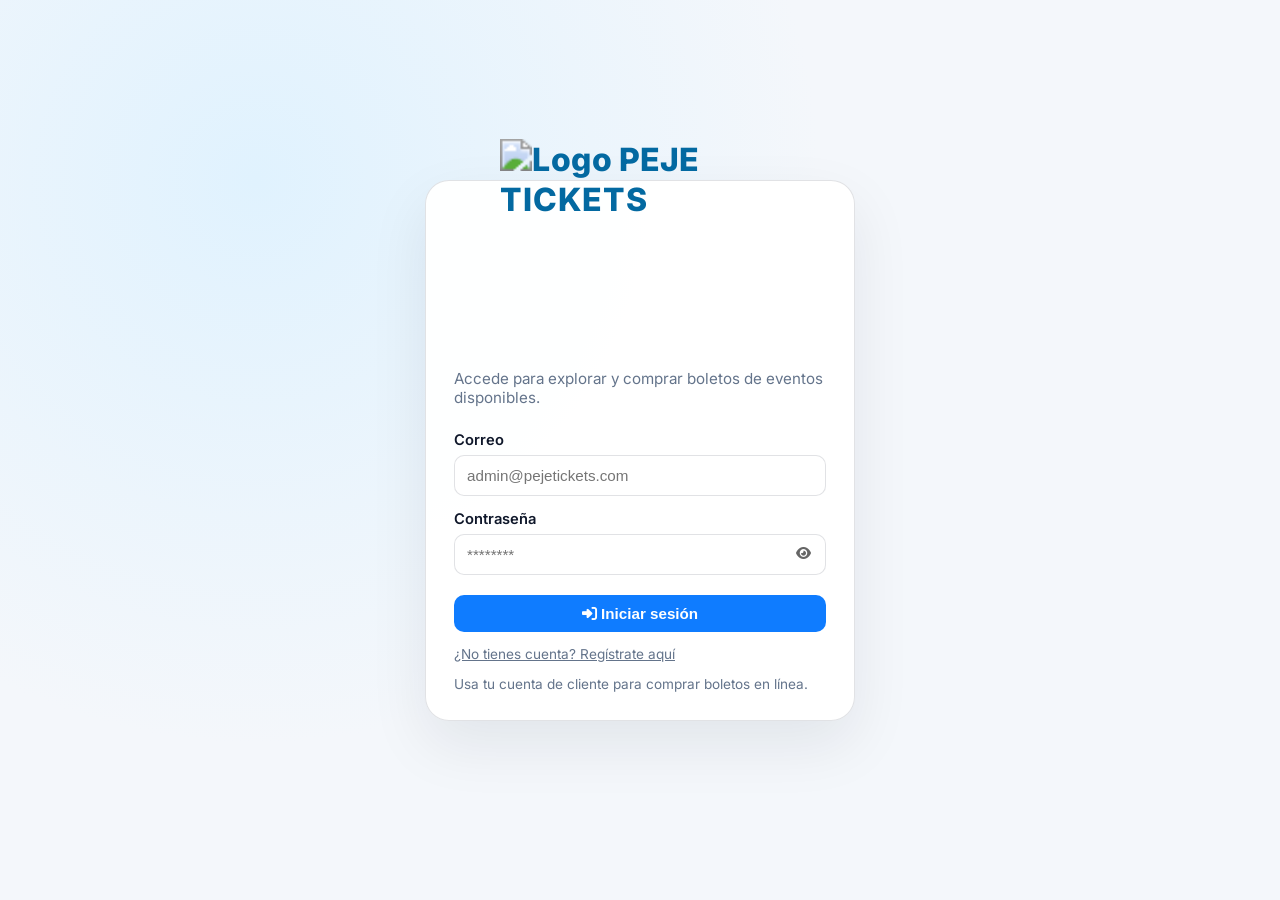
==== dashboard.html @ 0e7ae12c "Add files via upload" ====
<!doctype html>
<html lang="es">
<head>
  <meta charset="UTF-8" />
  <meta name="viewport" content="width=device-width, initial-scale=1.0" />
  <title>PEJE TICKETS — Portal de Clientes</title>
  <link rel="preconnect" href="https://fonts.googleapis.com">
  <link rel="preconnect" href="https://fonts.gstatic.com" crossorigin>
  <link href="https://fonts.googleapis.com/css2?family=Inter:wght@400;500;600;700;800&display=swap" rel="stylesheet">
  <link rel="stylesheet" href="https://cdnjs.cloudflare.com/ajax/libs/font-awesome/6.5.2/css/all.min.css" crossorigin="anonymous" />
  <link rel="stylesheet" href="styles.css" />
  <script src="https://js.stripe.com/v3/"></script>
</head>
<body>
  <div id="toast" class="toast hidden" role="status" aria-live="polite"></div>
  <div id="sidebarBackdrop" class="sidebar-backdrop" aria-hidden="true"></div>

  <main id="app" class="app">
    <aside id="sidebar" class="sidebar" aria-label="Menú lateral">
      <div class="brand">
        <button type="button" id="btnBrandHome" class="brand-link" aria-label="Ir a inicio">
          <img class="brand-logo" src="Logo peje tickets.png" alt="Logo PEJE TICKETS" />
          <span class="brand-name">Peje Tickets</span>
        </button>
      </div>
      <nav class="menu" id="menu" aria-label="Navegación principal"></nav>
    </aside>
    <section class="app-main">
      <header class="topbar">
        <div class="topbar-left">
          <button id="mobileToggle" type="button" class="mobile-toggle" aria-label="Abrir menú" aria-expanded="false" aria-controls="sidebar"><i class="fa-solid fa-bars"></i></button>
          <div id="viewTitle" class="title">Dashboard</div>
        </div>
        <div class="topbar-right">
          <div class="user-block">
            <div class="user-avatar" id="userAvatar">
              <img src="" alt="Foto de perfil" />
            </div>
            <div class="user-meta">
              <span class="user-name" id="userDisplayName"><i class="fa-solid fa-user"></i> —</span>
              <span class="user-email" id="userEmail"></span>
            </div>
            <span class="user-role-pill" id="userRolePill">—</span>
          </div>
          <button type="button" id="btnLogout" class="btn btn-logout" title="Cerrar sesión">
            <i class="fa-solid fa-arrow-right-from-bracket"></i>
            <span>Cerrar sesión</span>
          </button>
        </div>
      </header>
      <div class="content" id="content"></div>
      <div id="eventModalBackdrop" class="modal-backdrop hidden" aria-hidden="true"></div>
      <div id="eventDetailModal" class="modal hidden" aria-hidden="true"></div>
    </section>
  </main>

  <script src="env.js"></script>
  <script src="app.js"></script>
</body>
</html>
---- styles.css ----
:root {
  --bg: #e9f2ff;
  --surface: rgba(255, 255, 255, 0.95);
  --surface-strong: #ffffff;
  --surface-soft: #f5f8ff;
  --text: #0f172a;
  --muted: #64748b;
  --primary: #0f7cff;
  --primary-dark: #1746d1;
  --border: rgba(15, 23, 42, 0.12);
  --success: #16a34a;
  --warning: #d97706;
  --danger: #dc2626;
  --shadow: 0 24px 60px rgba(15, 23, 42, 0.08);
  --radius: 24px;
}

* {
  box-sizing: border-box;
  margin: 0;
  padding: 0;
}

body {
  font-family: "Inter", system-ui, -apple-system, Segoe UI, Roboto, sans-serif;
  background: radial-gradient(circle at top left, rgba(15, 118, 255, 0.12), transparent 26%),
    radial-gradient(circle at bottom right, rgba(14, 165, 233, 0.16), transparent 24%),
    linear-gradient(180deg, #eef6ff 0%, #f8fbff 100%);
  color: var(--text);
  min-height: 100vh;
}

.hidden { display: none !important; }

/* Login */
.login-screen {
  min-height: 100vh;
  display: grid;
  place-items: center;
  padding: 24px;
  background: radial-gradient(circle at 20% 20%, #e0f2fe 0%, #f4f7fb 45%, #f4f7fb 100%);
}

.login-card {
  width: 100%;
  max-width: 430px;
  background: var(--surface);
  border: 1px solid var(--border);
  border-radius: var(--radius);
  box-shadow: var(--shadow);
  padding: 28px;
}

.brand {
  display: flex;
  align-items: center;
  justify-content: center;
  gap: 10px;
  margin-bottom: 20px;
  font-weight: 800;
  color: #0369a1;
  letter-spacing: 0.3px;
}

.brand i { font-size: 1.25rem; }

.brand-logo {
  width: 140px;
  height: 140px;
  object-fit: cover;
  transform: scale(2); /* ajusta este número */
}

.subtitle {
  color: var(--muted);
  margin-bottom: 24px;
  font-size: 0.95rem;
}

.field {
  margin-bottom: 14px;
}

.field label {
  display: block;
  margin-bottom: 6px;
  font-weight: 600;
  font-size: 0.92rem;
}

.field input, .field select {
  width: 100%;
  border: 1px solid var(--border);
  border-radius: 10px;
  padding: 11px 12px;
  font-size: 0.95rem;
  background: #fff;
  outline: none;
  transition: border-color 0.2s, box-shadow 0.2s;
}

.stripe-card {
  border: 1px solid var(--border);
  border-radius: 10px;
  padding: 14px;
  background: #fff;
  min-height: 44px;
}

.StripeElement--focus {
  border-color: #38bdf8 !important;
  box-shadow: 0 0 0 4px rgba(14, 165, 233, 0.15) !important;
}

.field input:focus, .field select:focus {
  border-color: #7dd3fc;
  box-shadow: 0 0 0 4px rgba(14, 165, 233, 0.15);
}

.field input.input-invalid,
.field select.input-invalid {
  border-color: #f87171;
  box-shadow: 0 0 0 3px rgba(220, 38, 38, 0.12);
}

.login-form--invalid {
  animation: login-shake 0.38s ease;
}

@keyframes login-shake {
  0%, 100% { transform: translateX(0); }
  20% { transform: translateX(-6px); }
  40% { transform: translateX(6px); }
  60% { transform: translateX(-4px); }
  80% { transform: translateX(4px); }
}

.btn {
  border: 0;
  border-radius: 10px;
  padding: 10px 14px;
  font-size: 0.95rem;
  font-weight: 600;
  cursor: pointer;
  transition: filter 0.2s, transform 0.05s;
}

.btn:active { transform: translateY(1px); }
.btn-primary {
  width: 100%;
  background: var(--primary);
  color: #fff;
  margin-top: 6px;
}

.btn-primary:hover { filter: brightness(0.96); }

.helper {
  margin-top: 14px;
  color: var(--muted);
  font-size: 0.85rem;
}

.form-error {
  margin-bottom: 14px;
  padding: 10px 12px;
  border-radius: 10px;
  font-size: 0.88rem;
  background: #fef2f2;
  color: #b91c1c;
  border: 1px solid #fecaca;
}

.login-form .form-error:not(.hidden) + .field {
  margin-top: 0;
}

/* Toasts */
.toast {
  position: fixed;
  bottom: 24px;
  right: 24px;
  z-index: 100;
  max-width: min(420px, calc(100vw - 32px));
  padding: 12px 16px;
  border-radius: 12px;
  font-size: 0.9rem;
  font-weight: 500;
  box-shadow: 0 10px 40px rgba(15, 23, 42, 0.18);
  border: 1px solid var(--border);
  background: var(--surface);
  color: var(--text);
  animation: toast-in 0.25s ease;
}

.toast-success {
  border-color: #bbf7d0;
  background: #f0fdf4;
  color: #166534;
}

.toast-error {
  border-color: #fecaca;
  background: #fef2f2;
  color: #991b1b;
}

@keyframes toast-in {
  from {
    opacity: 0;
    transform: translateY(8px);
  }
  to {
    opacity: 1;
    transform: translateY(0);
  }
}

.modal-backdrop {
  position: fixed;
  inset: 0;
  background: rgba(15, 23, 42, 0.5);
  z-index: 50;
  opacity: 0;
  visibility: hidden;
  transition: opacity 0.2s ease, visibility 0.2s ease;
}

.modal-backdrop.visible {
  opacity: 1;
  visibility: visible;
}

.modal {
  position: fixed;
  top: 50%;
  left: 50%;
  transform: translate(-50%, -50%) scale(0.96);
  width: min(680px, calc(100vw - 32px));
  max-height: min(90vh, 760px);
  overflow: hidden;
  background: var(--surface);
  border-radius: var(--radius);
  box-shadow: 0 24px 80px rgba(2, 8, 23, 0.18);
  padding: 0;
  z-index: 51;
  opacity: 0;
  visibility: hidden;
  transition: opacity 0.2s ease, transform 0.2s ease;
}

.modal.visible {
  opacity: 1;
  visibility: visible;
  transform: translate(-50%, -50%) scale(1);
}

.modal-card {
  display: flex;
  flex-direction: column;
  gap: 16px;
  padding: 24px;
}

.modal-header {
  display: flex;
  align-items: flex-start;
  justify-content: space-between;
  gap: 16px;
}

.modal-header h3 {
  margin: 0;
  font-size: 1.35rem;
}

.modal-close {
  border: 0;
  background: transparent;
  color: var(--muted);
  font-size: 1.45rem;
  line-height: 1;
  cursor: pointer;
  padding: 0;
}

.modal-close:hover {
  color: var(--text);
}

.modal-body {
  overflow: auto;
  max-height: calc(90vh - 204px);
}

.modal-body p {
  line-height: 1.7;
}

.modal-row {
  display: grid;
  grid-template-columns: repeat(3, minmax(120px, 1fr));
  gap: 12px;
  margin-top: 14px;
}

.modal-row div {
  background: #f8fafc;
  border: 1px solid var(--border);
  border-radius: 12px;
  padding: 14px;
}

.modal-actions {
  display: flex;
  justify-content: flex-end;
  gap: 12px;
  flex-wrap: wrap;
  margin-top: 8px;
}

.tag-success {
  background: #dcfce7;
  color: #166534;
}

.tag-danger {
  background: #fee2e2;
  color: #991b1b;
}

.tag-info {
  background: #dbeafe;
  color: #1e3a8a;
}

@media (max-width: 800px) {
  .modal {
    width: calc(100vw - 24px);
    max-height: calc(100vh - 24px);
  }
  .modal-card {
    padding: 18px;
  }
  .modal-row {
    grid-template-columns: 1fr;
  }
}

/* App Layout */
.app {
  display: grid;
  grid-template-columns: 280px 1fr;
  min-height: 100vh;
  gap: 18px;
}

.sidebar {
  background: rgba(15, 23, 42, 0.96);
  color: #dbeafe;
  padding: 28px 20px;
  border-right: 1px solid rgba(255, 255, 255, 0.08);
  box-shadow: 0 40px 80px rgba(15, 23, 42, 0.08);
}

.sidebar .brand {
  color: #f8fafc;
  margin: 6px 0 24px;
}

.sidebar .brand-link {
  display: flex;
  align-items: center;
  gap: 12px;
  width: 100%;
  border: 0;
  background: transparent;
  color: inherit;
  text-align: left;
  padding: 14px 12px;
  border-radius: 16px;
  cursor: pointer;
  transition: background 0.18s ease, transform 0.18s ease;
}

.sidebar .brand-link:hover,
.sidebar .brand-link:focus-visible {
  background: rgba(30, 58, 138, 0.18);
  transform: translateX(2px);
}

.brand-name {
  font-size: 1rem;
  font-weight: 800;
  color: #eff6ff;
}

.sidebar .brand-logo {
  width: 96px;
  height: auto;
  object-fit: contain;
  transform: none;
}

.menu {
  display: flex;
  flex-direction: column;
  gap: 8px;
}

.menu button,
.menu .menu-item {
  display: flex;
  align-items: center;
  gap: 12px;
  width: 100%;
  border: 0;
  background: rgba(255, 255, 255, 0.04);
  color: #e2e8f0;
  text-align: left;
  padding: 14px 18px;
  border-radius: 16px;
  font-size: 0.96rem;
  cursor: pointer;
  transition: background 0.18s ease, color 0.18s ease, transform 0.18s ease, box-shadow 0.18s ease;
}

.menu button:hover,
.menu .menu-item:hover {
  background: rgba(14, 165, 233, 0.2);
  color: #ffffff;
  transform: translateX(2px);
}

.menu button:focus-visible,
.menu .menu-item:focus-visible {
  outline: 2px solid rgba(59, 130, 246, 0.65);
  outline-offset: 2px;
}

.menu .menu-item.active {
  background: rgba(14, 165, 233, 0.25);
  color: #ffffff;
  box-shadow: 0 18px 32px rgba(14, 165, 233, 0.12);
}

.menu button.active,
.menu .menu-item.active {
  background: rgba(14, 165, 233, 0.28);
  color: #f0f9ff;
  box-shadow: inset 3px 0 0 #38bdf8;
}

.menu .menu-item {
  min-height: 44px;
  -webkit-tap-highlight-color: transparent;
}

.menu .menu-item .menu-item-inner {
  display: flex;
  align-items: center;
  gap: 10px;
  width: 100%;
  pointer-events: none;
}

.menu .menu-item .menu-item-label {
  flex: 1;
  min-width: 0;
}

.sidebar-backdrop {
  display: block;
  position: fixed;
  inset: 0;
  background: rgba(15, 23, 42, 0.45);
  z-index: 19;
  opacity: 0;
  visibility: hidden;
  pointer-events: none;
  transition: opacity 0.2s ease, visibility 0.2s;
}

.sidebar-backdrop.is-visible {
  opacity: 1;
  visibility: visible;
  pointer-events: auto;
}

.app-main {
  display: flex;
  flex-direction: column;
  min-width: 0;
  min-height: 100vh;
}

.topbar {
  background: rgba(255, 255, 255, 0.9);
  backdrop-filter: blur(12px);
  border-bottom: 1px solid rgba(15, 23, 42, 0.08);
  padding: 18px 24px;
  display: flex;
  justify-content: space-between;
  align-items: center;
  gap: 12px;
  flex-wrap: wrap;
  position: sticky;
  top: 0;
  z-index: 10;
  box-shadow: 0 24px 80px rgba(15, 23, 42, 0.08);
}

.topbar-left {
  display: flex;
  align-items: center;
  gap: 12px;
  min-width: 0;
}

.topbar .title {
  font-weight: 800;
  font-size: 1.2rem;
}

.topbar-right {
  display: flex;
  align-items: center;
  gap: 16px;
  flex-wrap: wrap;
}

.user-block {
  display: inline-flex;
  align-items: center;
  gap: 12px;
  padding: 10px 14px;
  background: rgba(15, 23, 42, 0.04);
  border-radius: 18px;
  min-width: 0;
}

.user-meta {
  display: flex;
  flex-direction: column;
  gap: 3px;
  min-width: 0;
}

.user-email {
  font-size: 0.82rem;
  color: #475569;
  max-width: 220px;
  overflow: hidden;
  text-overflow: ellipsis;
  white-space: nowrap;
}

.user-name {
  color: #0f172a;
  font-weight: 700;
  max-width: 220px;
  overflow: hidden;
  text-overflow: ellipsis;
  white-space: nowrap;
}

.user-name i {
  color: #0ea5e9;
  margin-right: 6px;
}

.user-role-pill {
  font-size: 0.72rem;
  font-weight: 700;
  text-transform: uppercase;
  letter-spacing: 0.04em;
  padding: 5px 12px;
  border-radius: 999px;
  border: 1px solid rgba(14, 165, 233, 0.18);
}

.pill-admin {
  background: #fee2e2;
  color: #991b1b;
}

.pill-org {
  background: #dbeafe;
  color: #1e40af;
}

.user-avatar {
  width: 48px;
  height: 48px;
  border-radius: 50%;
  overflow: hidden;
  display: inline-flex;
  align-items: center;
  justify-content: center;
  background: #e2e8f0;
  border: 1px solid var(--border);
}

.user-avatar img {
  width: 100%;
  height: 100%;
  object-fit: cover;
}

.profile-section {
  display: flex;
  justify-content: center;
}

.profile-panel {
  width: 100%;
  max-width: 860px;
  display: grid;
  gap: 20px;
}

.profile-card {
  display: flex;
  align-items: center;
  gap: 20px;
  padding: 24px;
  background: var(--surface);
  border: 1px solid var(--border);
  border-radius: var(--radius);
  box-shadow: var(--shadow);
}

.profile-avatar-wrapper {
  position: relative;
  width: 160px;
  height: 160px;
  border-radius: 24px;
  overflow: hidden;
  flex-shrink: 0;
  background: #f8fafc;
}

.profile-avatar {
  width: 100%;
  height: 100%;
  object-fit: cover;
}

.profile-photo-button {
  position: absolute;
  bottom: 12px;
  left: 50%;
  transform: translateX(-50%);
  display: inline-flex;
  align-items: center;
  gap: 8px;
  background: rgba(15, 23, 42, 0.9);
  color: #fff;
  padding: 8px 12px;
  border-radius: 999px;
  font-size: 0.85rem;
  cursor: pointer;
  transition: background 0.2s ease;
}

.profile-photo-button:hover {
  background: rgba(15, 23, 42, 1);
}

.profile-info h2 {
  margin: 0 0 6px;
  font-size: 1.65rem;
}

.profile-info p {
  margin: 4px 0;
  color: var(--muted);
}

.profile-form {
  background: var(--surface);
  padding: 22px;
  border: 1px solid var(--border);
  border-radius: var(--radius);
  box-shadow: var(--shadow);
}

.profile-form h3 {
  margin-bottom: 18px;
  font-size: 1.2rem;
}

.profile-form .field {
  margin-bottom: 16px;
}

.profile-form .field label {
  font-size: 0.95rem;
  margin-bottom: 6px;
  display: block;
}

.profile-form .field input {
  width: 100%;
}

.btn-logout {
  display: inline-flex;
  align-items: center;
  gap: 8px;
  width: auto !important;
  padding: 8px 14px !important;
  margin-top: 0 !important;
  background: #f1f5f9;
  color: #334155;
  border: 1px solid var(--border);
  font-size: 0.88rem;
}

.btn-logout i {
  font-size: 0.95rem;
  color: #64748b;
}

.btn-logout:hover {
  background: #e2e8f0;
  border-color: #cbd5e1;
}

.btn-logout:focus-visible {
  outline: 2px solid var(--primary);
  outline-offset: 2px;
}

.content {
  flex: 1;
  padding: 20px;
}

.section-title {
  margin-bottom: 12px;
  font-size: 1.2rem;
  font-weight: 700;
}

.cards {
  display: grid;
  grid-template-columns: repeat(4, minmax(160px, 1fr));
  gap: 12px;
  margin-bottom: 16px;
}

.card {
  background: var(--surface);
  border: 1px solid var(--border);
  border-radius: var(--radius);
  padding: 14px;
  box-shadow: var(--shadow);
}

.card .label {
  color: var(--muted);
  font-size: 0.86rem;
  margin-bottom: 8px;
}

.card .value {
  font-weight: 800;
  font-size: 1.3rem;
}

.toolbar {
  display: flex;
  justify-content: space-between;
  align-items: center;
  gap: 10px;
  margin-bottom: 10px;
}

.dashboard-hero {
  display: grid;
  grid-template-columns: minmax(0, 1.6fr) minmax(280px, 1fr);
  gap: 20px;
  background: linear-gradient(170deg, rgba(236, 248, 255, 0.95), rgba(239, 246, 255, 0.8));
  border: 1px solid rgba(14, 165, 233, 0.16);
  border-radius: 28px;
  padding: 34px;
  margin-bottom: 24px;
  box-shadow: 0 30px 80px rgba(15, 23, 42, 0.08);
  position: relative;
  overflow: hidden;
}

.dashboard-hero::before,
.dashboard-hero::after {
  content: "";
  position: absolute;
  border-radius: 50%;
  filter: blur(50px);
}

.dashboard-hero::before {
  width: 240px;
  height: 240px;
  background: rgba(14, 165, 233, 0.18);
  top: -60px;
  right: -60px;
}

.dashboard-hero::after {
  width: 180px;
  height: 180px;
  background: rgba(59, 130, 246, 0.16);
  bottom: -50px;
  left: -40px;
}

.dashboard-hero .hero-copy {
  display: flex;
  flex-direction: column;
  gap: 18px;
  position: relative;
  z-index: 1;
}

.dashboard-hero .eyebrow {
  text-transform: uppercase;
  font-size: 0.84rem;
  font-weight: 800;
  letter-spacing: 0.18em;
  color: #0f7cff;
}

.dashboard-hero h1 {
  font-size: clamp(2.4rem, 3.5vw, 4rem);
  margin: 0;
  line-height: 1.03;
}

.dashboard-hero .hero-text {
  max-width: 620px;
  color: #334155;
  line-height: 1.7;
}

.dashboard-hero .hero-actions {
  display: flex;
  flex-wrap: wrap;
  gap: 14px;
}

.dashboard-hero .hero-cards {
  display: grid;
  grid-template-columns: repeat(1, minmax(0, 1fr));
  gap: 14px;
  position: relative;
  z-index: 1;
}

.summary-card {
  background: rgba(255, 255, 255, 0.88);
  border: 1px solid rgba(15, 23, 42, 0.08);
  border-radius: 22px;
  padding: 20px;
  box-shadow: 0 20px 50px rgba(15, 23, 42, 0.08);
}

.summary-card .label {
  color: #475569;
  font-size: 0.88rem;
  margin-bottom: 12px;
}

.summary-card .value {
  font-size: 2rem;
  font-weight: 900;
  color: #0f172a;
}

.dashboard-grid {
  display: grid;
  grid-template-columns: minmax(0, 1.7fr) minmax(300px, 1fr);
  gap: 22px;
}

.dashboard-search-panel {
  display: grid;
  grid-template-columns: 1fr auto;
  gap: 18px;
  margin-bottom: 18px;
  align-items: end;
}

.dashboard-search-left {
  flex: 1;
  display: grid;
  gap: 8px;
}

.search-label {
  color: #334155;
  font-size: 0.95rem;
  font-weight: 600;
}

.search-input {
  width: 100%;
  padding: 14px 16px;
  border-radius: 16px;
  border: 1px solid rgba(15, 23, 42, 0.14);
  background: #ffffff;
  color: #0f172a;
  font-size: 0.96rem;
  box-shadow: 0 12px 24px rgba(15, 23, 42, 0.04);
}

.search-input:focus {
  outline: none;
  border-color: #38bdf8;
  box-shadow: 0 0 0 3px rgba(56, 189, 248, 0.15);
}

.dashboard-search-right {
  white-space: nowrap;
}

.search-count {
  font-weight: 700;
  color: #0f172a;
}

.category-chip-row {
  display: flex;
  flex-wrap: wrap;
  gap: 12px;
  margin-bottom: 22px;
}

.category-chip {
  border: 1px solid rgba(15, 23, 42, 0.12);
  background: rgba(255, 255, 255, 0.8);
  color: #0f172a;
  padding: 12px 18px;
  border-radius: 999px;
  font-weight: 700;
  cursor: pointer;
  transition: transform 0.16s ease, background 0.18s ease, border-color 0.18s ease, box-shadow 0.18s ease;
}

.category-chip:hover,
.category-chip.active {
  background: #0f7cff;
  color: #ffffff;
  border-color: #0f7cff;
  transform: translateY(-2px);
  box-shadow: 0 14px 30px rgba(15, 118, 255, 0.14);
}

.panel-header {
  display: flex;
  justify-content: space-between;
  gap: 14px;
  align-items: flex-start;
  margin-bottom: 20px;
}

.panel-header .muted {
  margin-top: 6px;
}

.event-cards {
  display: grid;
  gap: 14px;
}

.event-card {
  border-radius: 24px;
  border: 1px solid rgba(15, 23, 42, 0.08);
  padding: 20px;
  background: rgba(255, 255, 255, 0.96);
  display: grid;
  gap: 12px;
  box-shadow: 0 24px 50px rgba(15, 23, 42, 0.06);
}

.event-card-top {
  display: flex;
  justify-content: space-between;
  align-items: center;
  gap: 12px;
}

.event-badge {
  display: inline-flex;
  padding: 8px 12px;
  border-radius: 999px;
  background: rgba(14, 165, 233, 0.12);
  color: #0f172a;
  font-size: 0.78rem;
  font-weight: 800;
}

.event-status {
  font-size: 0.78rem;
  font-weight: 700;
  padding: 8px 12px;
  border-radius: 999px;
}

.status-available {
  background: rgba(34, 197, 94, 0.12);
  color: #15803d;
}

.status-soldout {
  background: rgba(239, 68, 68, 0.14);
  color: #b91c1c;
}

.event-meta,
.event-description {
  margin: 0;
  color: #475569;
}

.event-card-footer {
  display: flex;
  justify-content: space-between;
  align-items: center;
  gap: 14px;
  flex-wrap: wrap;
}

.event-price {
  font-weight: 800;
  color: #0f172a;
}

.orders-list {
  display: grid;
  gap: 14px;
}

.order-card {
  display: flex;
  justify-content: space-between;
  align-items: center;
  gap: 16px;
  background: rgba(255, 255, 255, 0.94);
  padding: 18px 20px;
  border-radius: 22px;
  border: 1px solid rgba(15, 23, 42, 0.08);
  box-shadow: 0 20px 40px rgba(15, 23, 42, 0.05);
}

.order-card .order-event {
  font-weight: 800;
  margin: 0 0 4px;
}

.order-status {
  text-transform: capitalize;
  font-weight: 700;
  padding: 9px 14px;
  border-radius: 999px;
}

.order-status.pendiente { background: rgba(249, 115, 22, 0.14); color: #b45309; }
.order-status.confirmado { background: rgba(34, 197, 94, 0.14); color: #166534; }
.order-status.cancelado { background: rgba(239, 68, 68, 0.14); color: #b91c1c; }

.popular-cards {
  grid-template-columns: repeat(3, minmax(220px, 1fr));
}

.popular-card {
  min-height: 220px;
  background: rgba(255, 255, 255, 0.96);
  border-radius: 22px;
  padding: 22px;
  border: 1px solid rgba(15, 23, 42, 0.08);
  box-shadow: 0 24px 60px rgba(15, 23, 42, 0.06);
}

@media (max-width: 1024px) {
  .dashboard-hero,
  .dashboard-grid {
    grid-template-columns: 1fr;
  }
  .dashboard-hero .hero-cards {
    grid-template-columns: repeat(2, minmax(0, 1fr));
  }
  .popular-cards {
    grid-template-columns: repeat(2, minmax(180px, 1fr));
  }
}

@media (max-width: 720px) {
  .dashboard-hero {
    padding: 20px;
  }
  .dashboard-hero .hero-cards {
    grid-template-columns: 1fr;
  }
  .popular-cards {
    grid-template-columns: 1fr;
  }
}

.btn-secondary {
  background: #e2e8f0;
  color: #0f172a;
}

.btn-secondary:hover {
  filter: brightness(0.97);
}

.btn-sm {
  padding: 7px 10px !important;
  font-size: 0.82rem !important;
}

.btn-danger {
  background: #fee2e2;
  color: #991b1b;
  border: 1px solid #fecaca;
}

.btn-danger:hover {
  background: #fecaca;
}

.table-actions {
  display: flex;
  flex-wrap: wrap;
  gap: 8px;
  align-items: center;
}

.table-wrap {
  background: var(--surface);
  border: 1px solid var(--border);
  border-radius: var(--radius);
  overflow: auto;
  box-shadow: var(--shadow);
}

table {
  width: 100%;
  border-collapse: collapse;
  min-width: 640px;
}

th, td {
  text-align: left;
  padding: 11px 12px;
  border-bottom: 1px solid var(--border);
  font-size: 0.92rem;
}

th {
  background: #f8fafc;
  color: #334155;
  font-size: 0.83rem;
  text-transform: uppercase;
  letter-spacing: 0.04em;
}

.tag {
  display: inline-block;
  font-size: 0.76rem;
  padding: 4px 8px;
  border-radius: 999px;
  font-weight: 600;
}
.tag.admin { background: #fee2e2; color: #991b1b; }
.tag.org { background: #dbeafe; color: #1e3a8a; }
.tag.user { background: #dcfce7; color: #166534; }

.grid-2 {
  display: grid;
  grid-template-columns: 1fr 1fr;
  gap: 12px;
}

.panel {
  background: var(--surface);
  border: 1px solid var(--border);
  border-radius: var(--radius);
  box-shadow: var(--shadow);
  padding: 14px;
  margin-top: 12px;
}

.form-row {
  display: grid;
  grid-template-columns: 1fr 1fr;
  gap: 10px;
}

.field--full-row {
  grid-column: 1 / -1;
}

.textarea-block {
  width: 100%;
  border: 1px solid var(--border);
  border-radius: 10px;
  padding: 11px 12px;
  font-size: 0.95rem;
  font-family: inherit;
  resize: vertical;
  min-height: 80px;
}

.event-datetime-stack .datetime-ux-hint-row {
  display: flex;
  flex-direction: column;
  gap: 8px;
  margin-bottom: 10px;
}

.datetime-hint-text {
  font-size: 0.8rem;
  line-height: 1.35;
}

.datetime-mode-toggle {
  display: inline-flex;
  flex-wrap: wrap;
  gap: 6px;
}

.btn-time-mode {
  font: inherit;
  font-size: 0.85rem;
  font-weight: 600;
  padding: 6px 12px;
  border-radius: 8px;
  border: 1px solid var(--border);
  background: #fff;
  color: var(--text);
  cursor: pointer;
  transition: background 0.15s, border-color 0.15s, box-shadow 0.15s;
}

.btn-time-mode:hover {
  border-color: #7dd3fc;
  background: #f8fbff;
}

.btn-time-mode.is-active {
  border-color: var(--primary);
  background: #e0f2fe;
  color: #0369a1;
  box-shadow: 0 0 0 2px rgba(14, 165, 233, 0.2);
}

.btn-time-mode:focus-visible {
  outline: 2px solid var(--primary);
  outline-offset: 2px;
}

.event-datetime-stack .time-row {
  margin-top: 10px;
}

.event-datetime-stack .time-row label,
.event-datetime-stack .time-12-label {
  display: block;
  margin-bottom: 6px;
  font-weight: 600;
  font-size: 0.92rem;
}

.time-12-inputs {
  display: flex;
  flex-wrap: wrap;
  align-items: center;
  gap: 8px;
}

.time-12-inputs select {
  width: auto;
  min-width: 3.5rem;
}

.time-12-inputs #evHora12Min {
  width: 4rem;
}

.time-sep {
  font-weight: 700;
  color: var(--muted);
}

.categoria-field-hint {
  font-size: 0.8rem;
  line-height: 1.35;
  margin-bottom: 6px;
}

.form-actions {
  display: flex;
  gap: 8px;
  justify-content: flex-end;
  margin-top: 8px;
}

/* Simulated chart bars */
.chart {
  display: flex;
  align-items: flex-end;
  gap: 10px;
  height: 230px;
  padding: 12px;
  border: 1px dashed #cbd5e1;
  border-radius: 12px;
  margin-top: 8px;
  background: #f8fbff;
}

.bar-col {
  flex: 1;
  min-width: 40px;
  text-align: center;
  font-size: 0.75rem;
  color: var(--muted);
}

.bar {
  width: 100%;
  border-radius: 8px 8px 4px 4px;
  background: linear-gradient(180deg, #38bdf8 0%, #0284c7 100%);
  box-shadow: 0 4px 10px rgba(2, 132, 199, 0.25);
  margin-bottom: 6px;
}

.muted { color: var(--muted); }

.mobile-toggle {
  display: none;
  background: transparent;
  border: 0;
  color: #0f172a;
  font-size: 1rem;
  cursor: pointer;
  border-radius: 10px;
  padding: 8px 10px;
  align-items: center;
  justify-content: center;
  transition: background 0.15s ease;
}

.mobile-toggle:hover {
  background: #f1f5f9;
}

.mobile-toggle:focus-visible {
  outline: 2px solid var(--primary);
  outline-offset: 2px;
}

@media (max-width: 1024px) {
  .cards { grid-template-columns: repeat(2, minmax(140px, 1fr)); }
  .grid-2 { grid-template-columns: 1fr; }
}

@media (max-width: 800px) {
  .app { grid-template-columns: 1fr; }
  .sidebar {
    position: fixed;
    inset: 0 auto 0 0;
    width: 260px;
    max-width: min(260px, 88vw);
    z-index: 20;
    transform: translateX(-100%);
    transition: transform 0.25s ease;
    box-shadow: 8px 0 32px rgba(0, 0, 0, 0.15);
  }
  .sidebar.open { transform: translateX(0); }
  .sidebar-backdrop { z-index: 18; }
  .mobile-toggle { display: inline-flex; }
  .topbar { padding: 10px 14px; }
  .content { padding: 14px; }
  .cards { grid-template-columns: 1fr; }
  .form-row { grid-template-columns: 1fr; }
  .toolbar { flex-direction: column; align-items: stretch; }
  .toolbar .muted { margin-bottom: 8px; }
  .menu button, .menu .menu-item { padding: 12px 14px; }
  .user-meta { min-width: 0; }
  .user-email, .user-name { max-width: 100%; }
}

@media (max-width: 640px) {
  .login-screen { padding: 16px; }
  .login-card { max-width: 100%; padding: 22px; }
  .brand-logo { width: 110px; height: auto; transform: none; }
  .subtitle { font-size: 0.9rem; }
  .field label { font-size: 0.9rem; }
  .field input, .field select { padding: 12px 14px; font-size: 0.98rem; }
  .btn { padding: 12px 14px; font-size: 1rem; }
  .helper { font-size: 0.85rem; }
  .login-card { border-radius: 16px; }
  .topbar { gap: 8px; }
  .btn-logout { width: 100%; justify-content: center; }
  .table-wrap { overflow-x: auto; }
  table { min-width: 100%; }
  th, td { padding: 10px 8px; font-size: 0.86rem; }
  .chart { height: 180px; }
  .bar-col { min-width: 32px; }
  .panel { padding: 12px; }
  .event-datetime-stack { gap: 8px; }
  .time-12-inputs { gap: 6px; }
  .btn-time-mode { padding: 8px 10px; }
  .form-actions { flex-direction: column; align-items: stretch; }
}
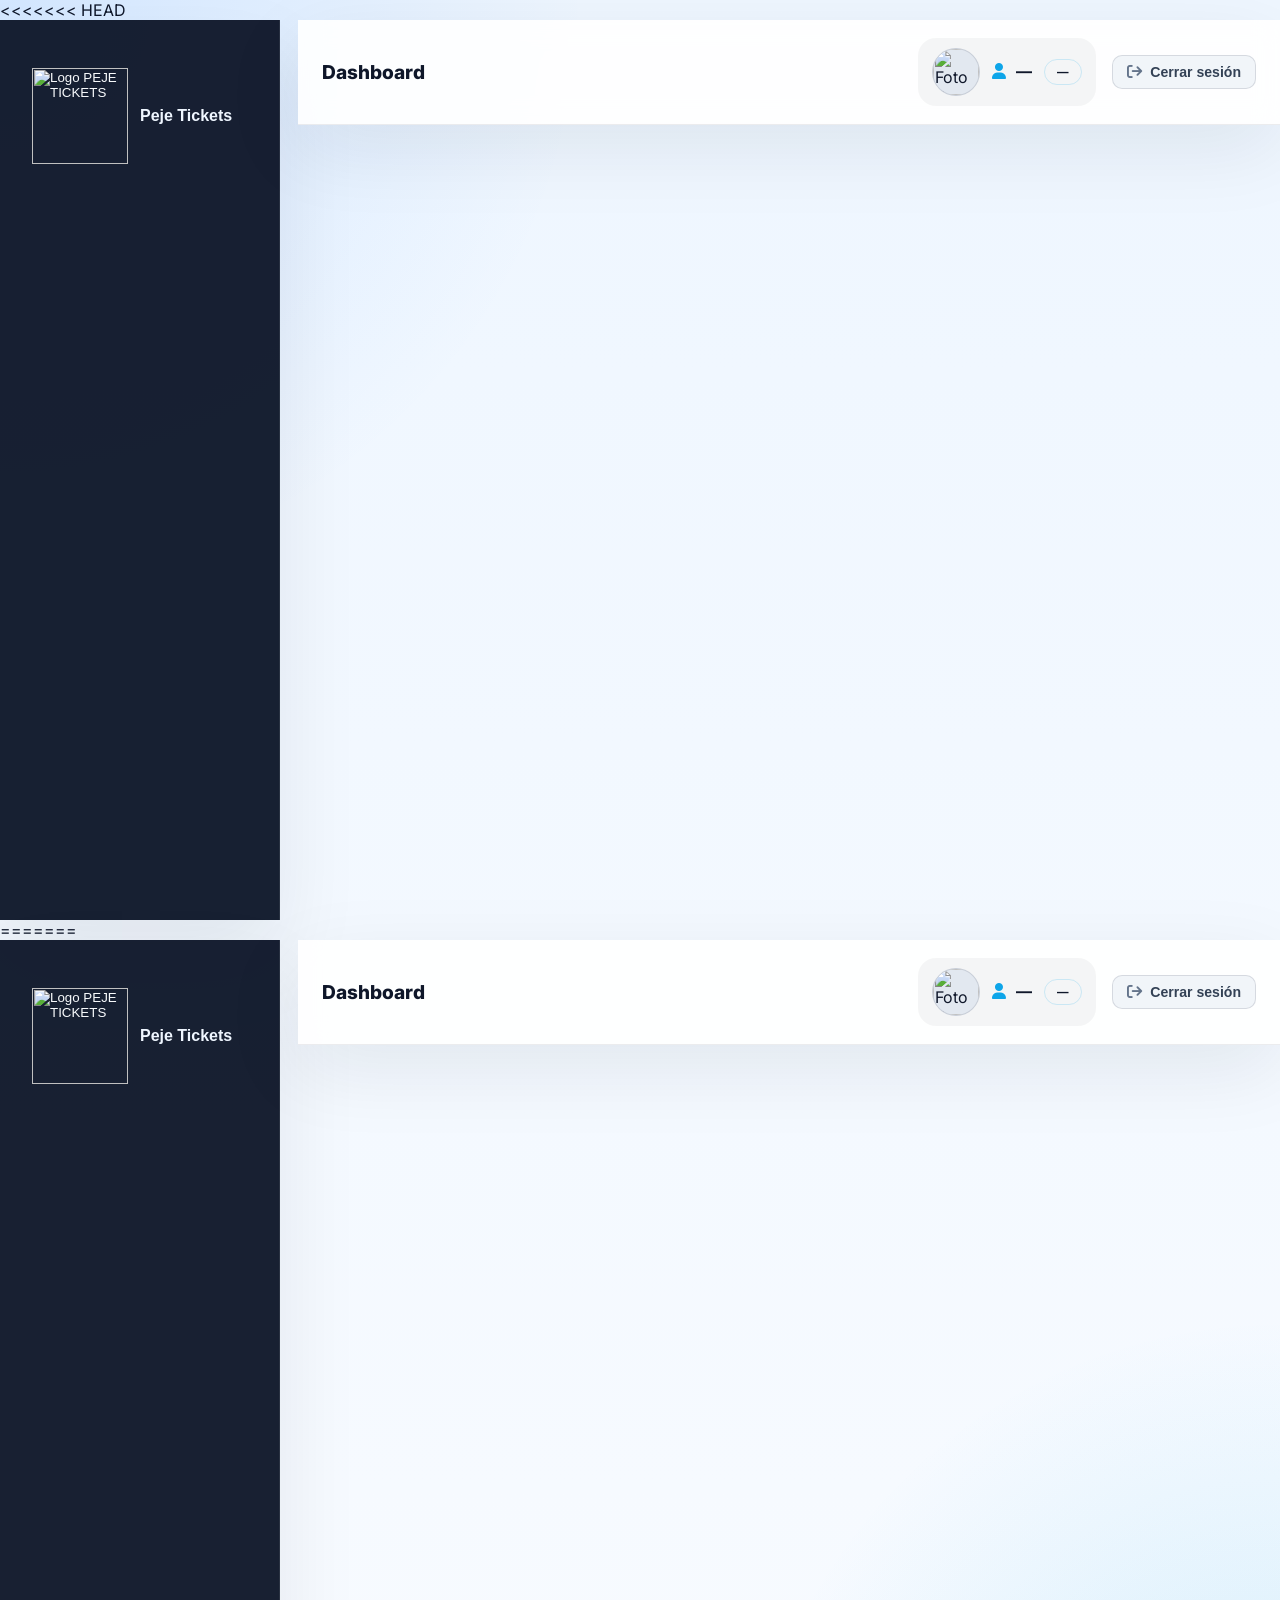
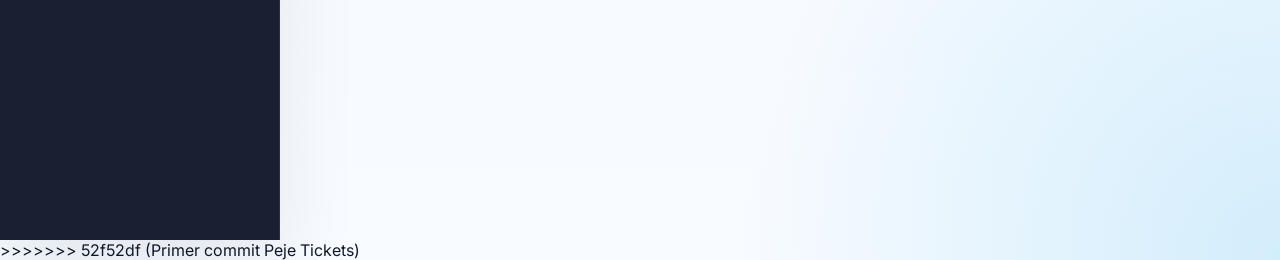
==== commit 81c2b721: "Guardar cambios antes de hacer pull" ====
--- a/dashboard.html
+++ b/dashboard.html
@@ -1,3 +1,4 @@
+<<<<<<< HEAD
 <!doctype html>
 <html lang="es">
 <head>
@@ -58,3 +59,65 @@
   <script src="app.js"></script>
 </body>
 </html>
+=======
+<!doctype html>
+<html lang="es">
+<head>
+  <meta charset="UTF-8" />
+  <meta name="viewport" content="width=device-width, initial-scale=1.0" />
+  <title>PEJE TICKETS — Portal de Clientes</title>
+  <link rel="preconnect" href="https://fonts.googleapis.com">
+  <link rel="preconnect" href="https://fonts.gstatic.com" crossorigin>
+  <link href="https://fonts.googleapis.com/css2?family=Inter:wght@400;500;600;700;800&display=swap" rel="stylesheet">
+  <link rel="stylesheet" href="https://cdnjs.cloudflare.com/ajax/libs/font-awesome/6.5.2/css/all.min.css" crossorigin="anonymous" />
+  <link rel="stylesheet" href="styles.css" />
+  <script src="https://js.stripe.com/v3/"></script>
+</head>
+<body>
+  <div id="toast" class="toast hidden" role="status" aria-live="polite"></div>
+  <div id="sidebarBackdrop" class="sidebar-backdrop" aria-hidden="true"></div>
+
+  <main id="app" class="app">
+    <aside id="sidebar" class="sidebar" aria-label="Menú lateral">
+      <div class="brand">
+        <button type="button" id="btnBrandHome" class="brand-link" aria-label="Ir a inicio">
+          <img class="brand-logo" src="Logo peje tickets.png" alt="Logo PEJE TICKETS" />
+          <span class="brand-name">Peje Tickets</span>
+        </button>
+      </div>
+      <nav class="menu" id="menu" aria-label="Navegación principal"></nav>
+    </aside>
+    <section class="app-main">
+      <header class="topbar">
+        <div class="topbar-left">
+          <button id="mobileToggle" type="button" class="mobile-toggle" aria-label="Abrir menú" aria-expanded="false" aria-controls="sidebar"><i class="fa-solid fa-bars"></i></button>
+          <div id="viewTitle" class="title">Dashboard</div>
+        </div>
+        <div class="topbar-right">
+          <div class="user-block">
+            <div class="user-avatar" id="userAvatar">
+              <img src="" alt="Foto de perfil" />
+            </div>
+            <div class="user-meta">
+              <span class="user-name" id="userDisplayName"><i class="fa-solid fa-user"></i> —</span>
+              <span class="user-email" id="userEmail"></span>
+            </div>
+            <span class="user-role-pill" id="userRolePill">—</span>
+          </div>
+          <button type="button" id="btnLogout" class="btn btn-logout" title="Cerrar sesión">
+            <i class="fa-solid fa-arrow-right-from-bracket"></i>
+            <span>Cerrar sesión</span>
+          </button>
+        </div>
+      </header>
+      <div class="content" id="content"></div>
+      <div id="eventModalBackdrop" class="modal-backdrop hidden" aria-hidden="true"></div>
+      <div id="eventDetailModal" class="modal hidden" aria-hidden="true"></div>
+    </section>
+  </main>
+
+  <script src="env.js"></script>
+  <script src="app.js"></script>
+</body>
+</html>
+>>>>>>> 52f52df (Primer commit Peje Tickets)
--- a/styles.css
+++ b/styles.css
@@ -105,6 +105,52 @@
   padding: 14px;
   background: #fff;
   min-height: 44px;
+}
+
+.seat-selection-panel {
+  background: rgba(255,255,255,0.96);
+  border: 1px solid rgba(148,163,184,0.25);
+  border-radius: 14px;
+  padding: 16px;
+}
+
+.seat-grid {
+  display: grid;
+  grid-template-columns: repeat(auto-fit, minmax(90px, 1fr));
+  gap: 10px;
+  margin-top: 12px;
+}
+
+.seat {
+  border: 1px solid #bfc7d5;
+  border-radius: 10px;
+  background: #f8fafc;
+  padding: 10px 12px;
+  color: #0f172a;
+  cursor: pointer;
+  min-height: 56px;
+  display: flex;
+  flex-direction: column;
+  justify-content: center;
+  align-items: center;
+  gap: 4px;
+  transition: transform 0.15s ease, border-color 0.15s ease, box-shadow 0.15s ease;
+}
+
+.seat:hover {
+  transform: translateY(-1px);
+  border-color: #60a5fa;
+  box-shadow: 0 4px 12px rgba(59,130,246,0.16);
+}
+
+.seat-selected {
+  border-color: #2563eb;
+  background: #eff6ff;
+}
+
+.seat-price {
+  font-size: 0.85rem;
+  color: #475569;
 }
 
 .StripeElement--focus {
--- a/styles.css
+++ b/styles.css
@@ -105,6 +105,52 @@
   padding: 14px;
   background: #fff;
   min-height: 44px;
+}
+
+.seat-selection-panel {
+  background: rgba(255,255,255,0.96);
+  border: 1px solid rgba(148,163,184,0.25);
+  border-radius: 14px;
+  padding: 16px;
+}
+
+.seat-grid {
+  display: grid;
+  grid-template-columns: repeat(auto-fit, minmax(90px, 1fr));
+  gap: 10px;
+  margin-top: 12px;
+}
+
+.seat {
+  border: 1px solid #bfc7d5;
+  border-radius: 10px;
+  background: #f8fafc;
+  padding: 10px 12px;
+  color: #0f172a;
+  cursor: pointer;
+  min-height: 56px;
+  display: flex;
+  flex-direction: column;
+  justify-content: center;
+  align-items: center;
+  gap: 4px;
+  transition: transform 0.15s ease, border-color 0.15s ease, box-shadow 0.15s ease;
+}
+
+.seat:hover {
+  transform: translateY(-1px);
+  border-color: #60a5fa;
+  box-shadow: 0 4px 12px rgba(59,130,246,0.16);
+}
+
+.seat-selected {
+  border-color: #2563eb;
+  background: #eff6ff;
+}
+
+.seat-price {
+  font-size: 0.85rem;
+  color: #475569;
 }
 
 .StripeElement--focus {
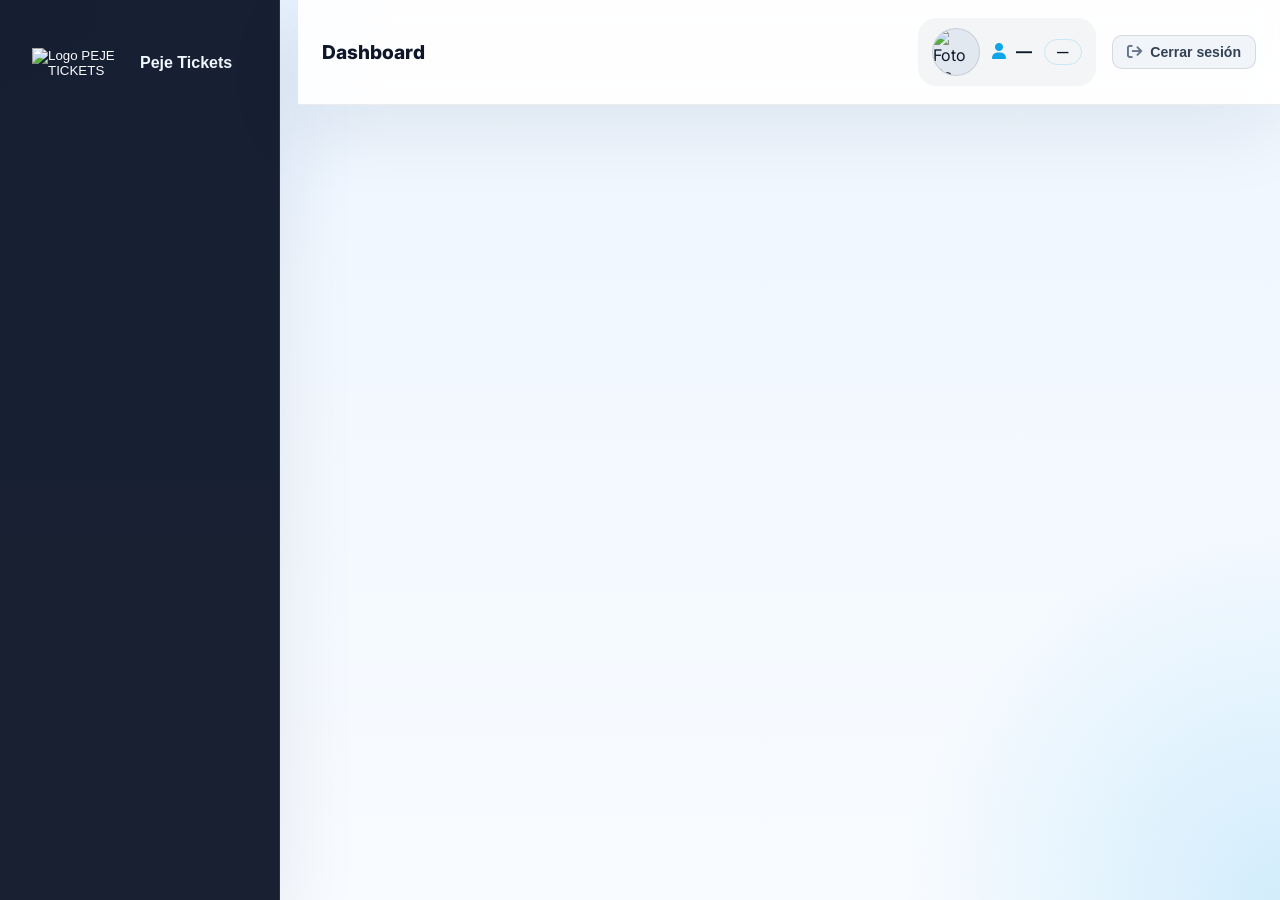
==== commit fac5dc5d: "Tu mensaje" ====
--- a/dashboard.html
+++ b/dashboard.html
@@ -1,65 +1,3 @@
-<<<<<<< HEAD
-<!doctype html>
-<html lang="es">
-<head>
-  <meta charset="UTF-8" />
-  <meta name="viewport" content="width=device-width, initial-scale=1.0" />
-  <title>PEJE TICKETS — Portal de Clientes</title>
-  <link rel="preconnect" href="https://fonts.googleapis.com">
-  <link rel="preconnect" href="https://fonts.gstatic.com" crossorigin>
-  <link href="https://fonts.googleapis.com/css2?family=Inter:wght@400;500;600;700;800&display=swap" rel="stylesheet">
-  <link rel="stylesheet" href="https://cdnjs.cloudflare.com/ajax/libs/font-awesome/6.5.2/css/all.min.css" crossorigin="anonymous" />
-  <link rel="stylesheet" href="styles.css" />
-  <script src="https://js.stripe.com/v3/"></script>
-</head>
-<body>
-  <div id="toast" class="toast hidden" role="status" aria-live="polite"></div>
-  <div id="sidebarBackdrop" class="sidebar-backdrop" aria-hidden="true"></div>
-
-  <main id="app" class="app">
-    <aside id="sidebar" class="sidebar" aria-label="Menú lateral">
-      <div class="brand">
-        <button type="button" id="btnBrandHome" class="brand-link" aria-label="Ir a inicio">
-          <img class="brand-logo" src="Logo peje tickets.png" alt="Logo PEJE TICKETS" />
-          <span class="brand-name">Peje Tickets</span>
-        </button>
-      </div>
-      <nav class="menu" id="menu" aria-label="Navegación principal"></nav>
-    </aside>
-    <section class="app-main">
-      <header class="topbar">
-        <div class="topbar-left">
-          <button id="mobileToggle" type="button" class="mobile-toggle" aria-label="Abrir menú" aria-expanded="false" aria-controls="sidebar"><i class="fa-solid fa-bars"></i></button>
-          <div id="viewTitle" class="title">Dashboard</div>
-        </div>
-        <div class="topbar-right">
-          <div class="user-block">
-            <div class="user-avatar" id="userAvatar">
-              <img src="" alt="Foto de perfil" />
-            </div>
-            <div class="user-meta">
-              <span class="user-name" id="userDisplayName"><i class="fa-solid fa-user"></i> —</span>
-              <span class="user-email" id="userEmail"></span>
-            </div>
-            <span class="user-role-pill" id="userRolePill">—</span>
-          </div>
-          <button type="button" id="btnLogout" class="btn btn-logout" title="Cerrar sesión">
-            <i class="fa-solid fa-arrow-right-from-bracket"></i>
-            <span>Cerrar sesión</span>
-          </button>
-        </div>
-      </header>
-      <div class="content" id="content"></div>
-      <div id="eventModalBackdrop" class="modal-backdrop hidden" aria-hidden="true"></div>
-      <div id="eventDetailModal" class="modal hidden" aria-hidden="true"></div>
-    </section>
-  </main>
-
-  <script src="env.js"></script>
-  <script src="app.js"></script>
-</body>
-</html>
-=======
 <!doctype html>
 <html lang="es">
 <head>
@@ -120,4 +58,3 @@
   <script src="app.js"></script>
 </body>
 </html>
->>>>>>> 52f52df (Primer commit Peje Tickets)
